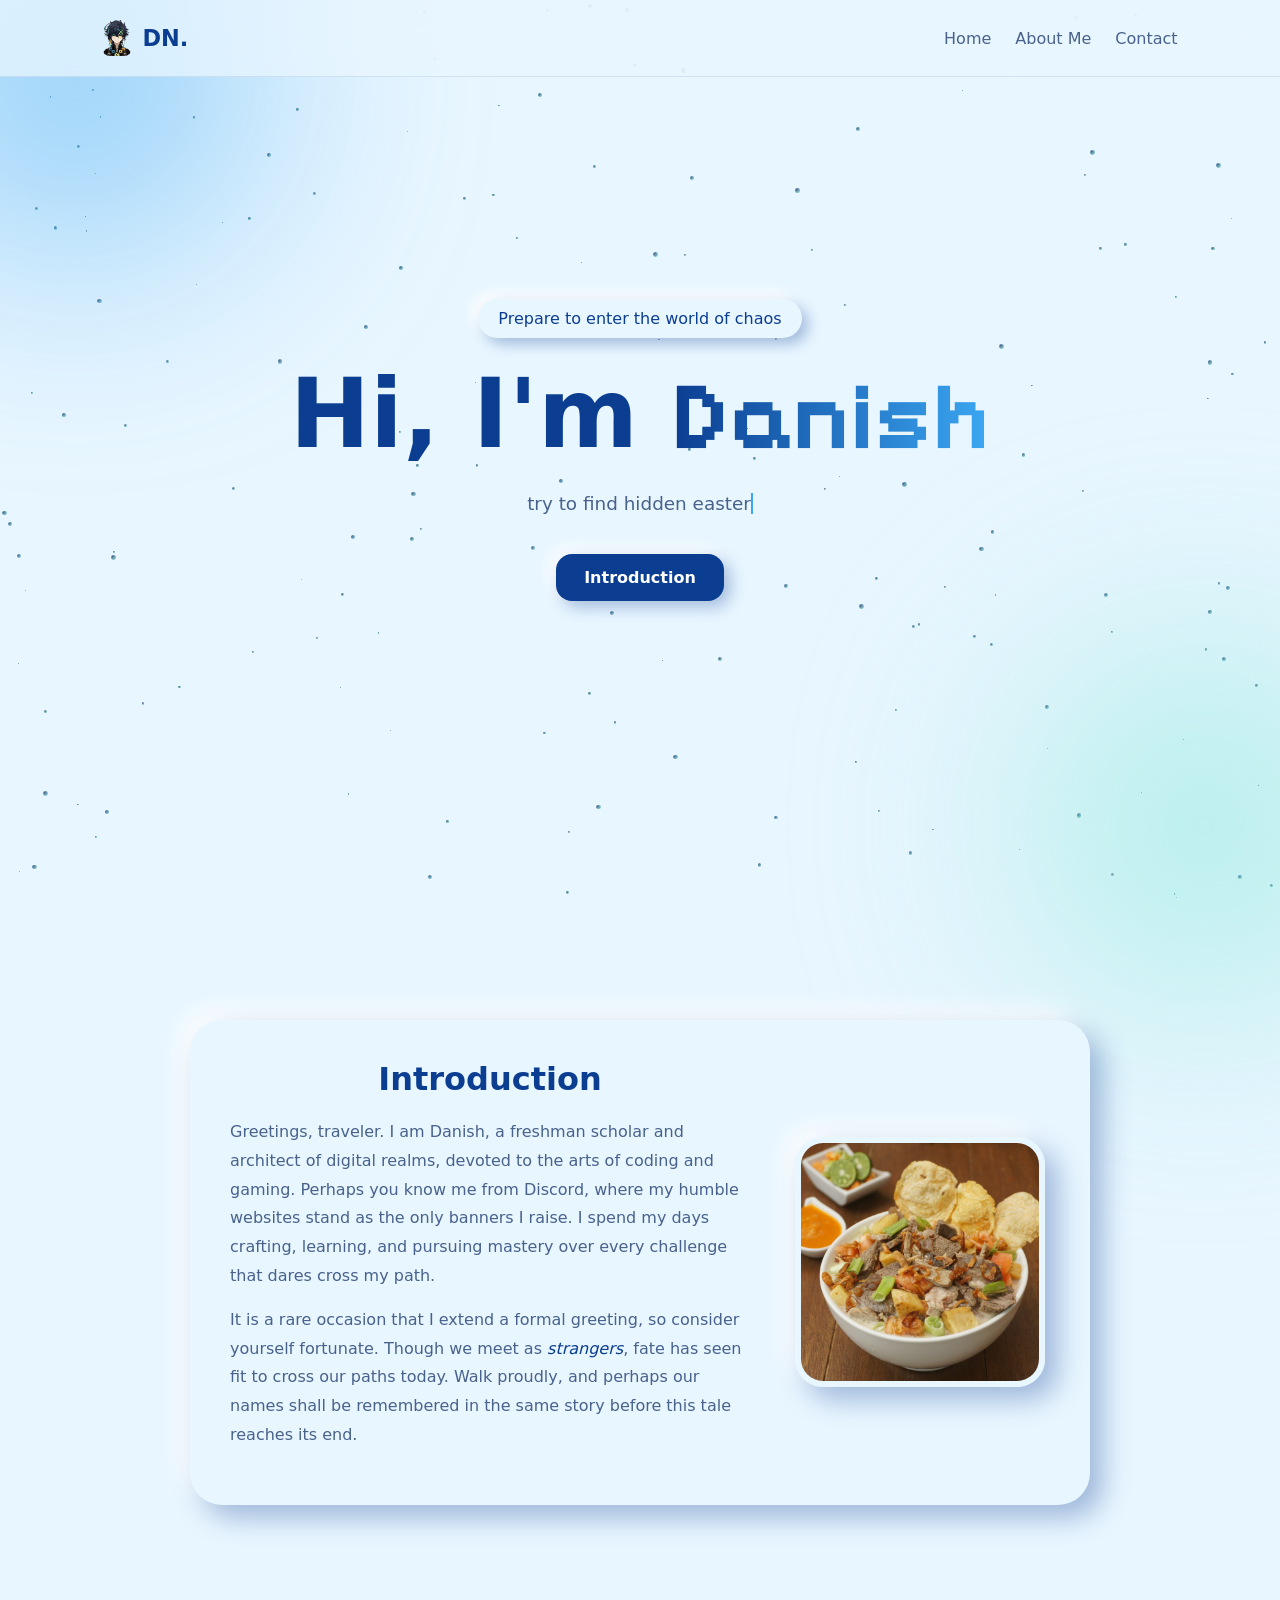
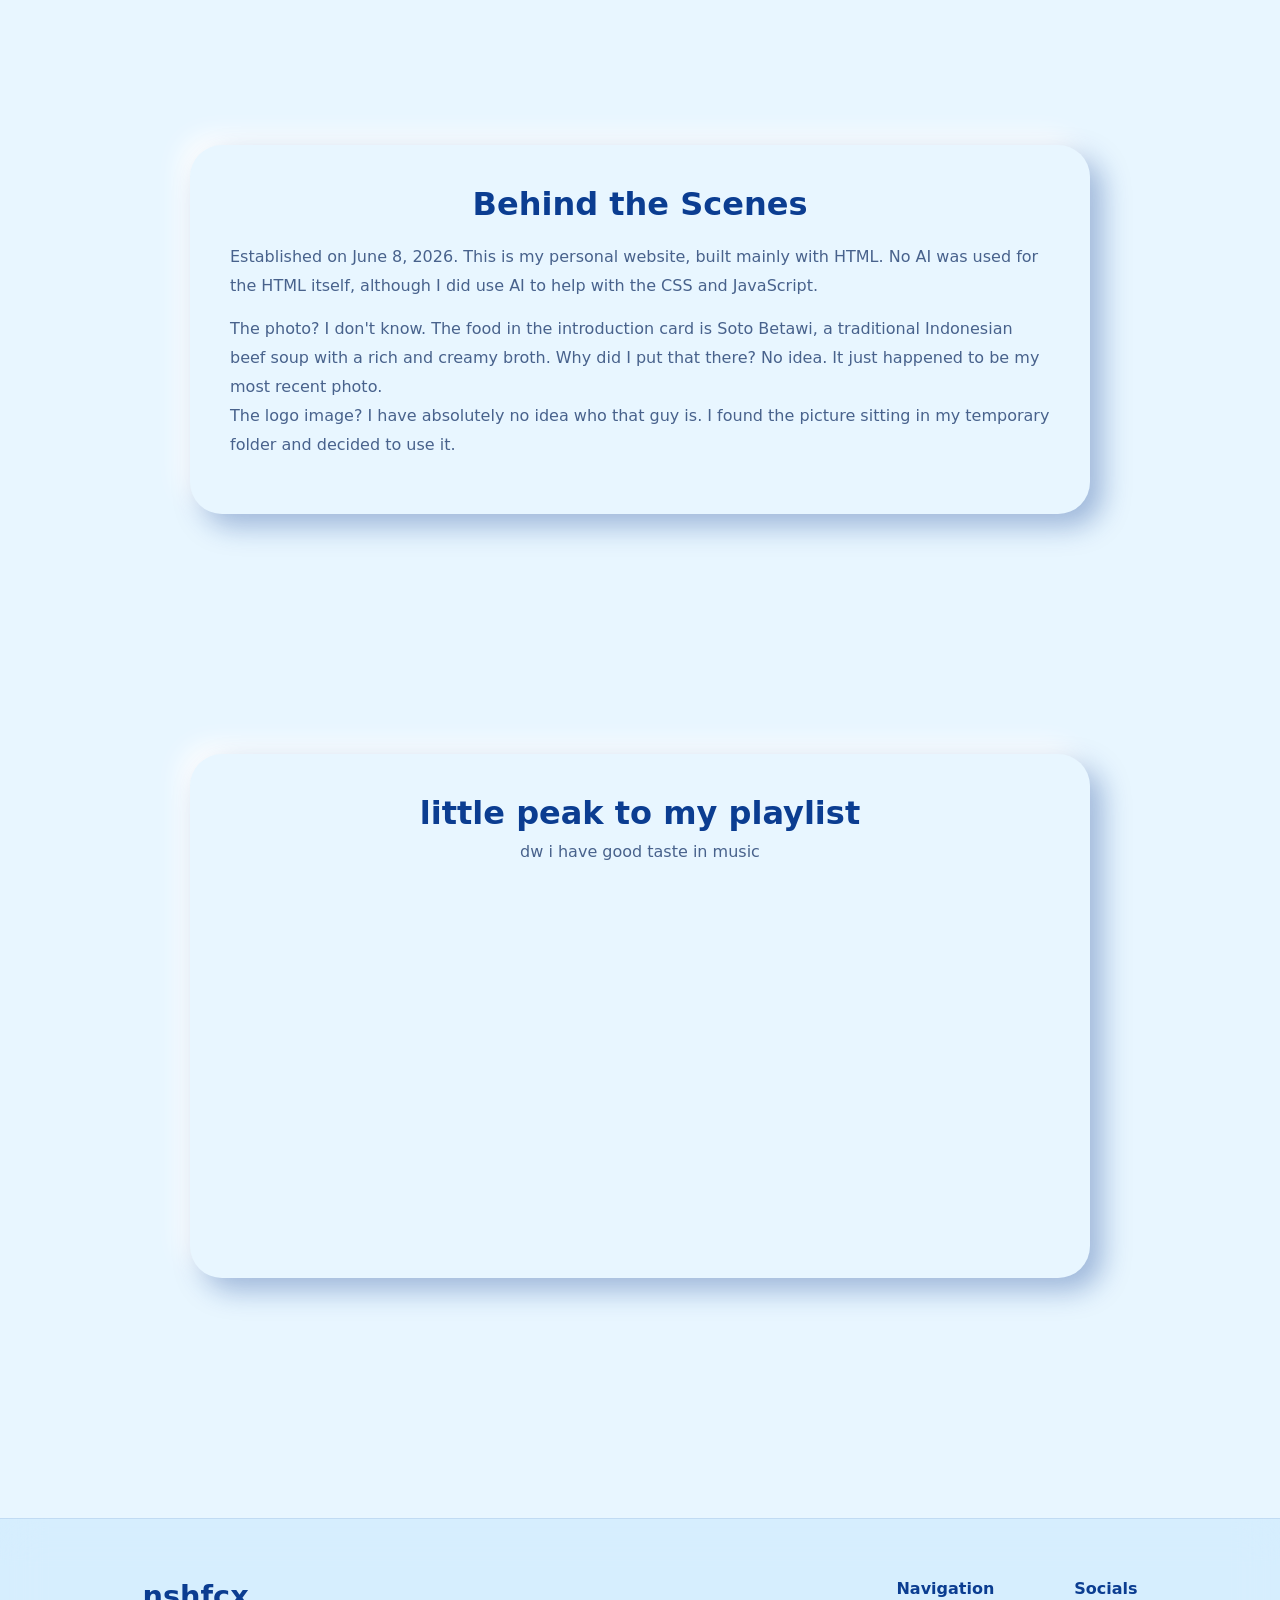
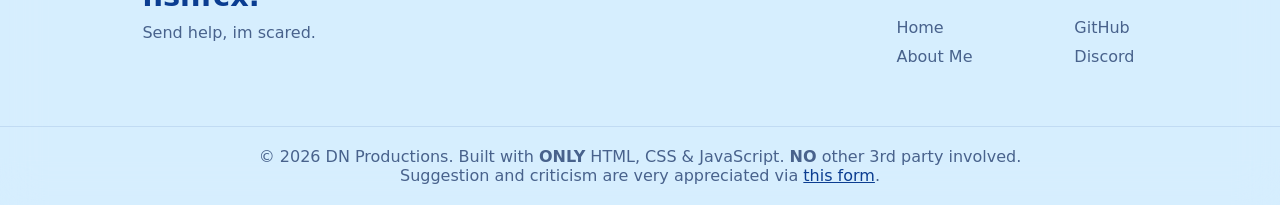
==== index.html @ bcb6d856 "Initial commit" ====
<!DOCTYPE html>
<html lang="en">
<head>
    <meta charset="UTF-8">
    <meta name="viewport" content="width=device-width, initial-scale=1.0">
    <title>Dansh</title>
    <link rel="icon" href="favicon.png" type="image/png">

    <meta property="og:title" content="Dansh">
    <meta property="og:description" content="Welcome to Dansh's personal website. Here you can find information about me, my projects, and my interests.">

    <meta name="theme-color" content="#0B3D91">

    <link rel="stylesheet" href="style.css">

    <link rel="preconnect" href="https://fonts.googleapis.com">
    <link rel="preconnect" href="https://fonts.gstatic.com" crossorigin>
    <link href="https://fonts.googleapis.com/css2?family=Google+Sans:ital,opsz,wght@0,17..18,400..700;1,17..18,400..700&family=Pixelify+Sans:wght@400..700&display=swap" rel="stylesheet">

</head>

<body>

    <div class="stars"></div>
    <div class="bgBlur blur1"></div>
    <div class="bgBlur blur2"></div>

    <header>
        <div class="logo">
            <img src="/assets/kinich.webp" alt="Logo" class="logoImg">
            <a href="https://www.youtube.com/watch?v=PYA-iyy2fxA" class="logoLink">DN.</a></div>

        <nav>
            <a href="#home">Home</a>
            <a href="/aboutme">About Me</a>
            <a href="/contact">Contact</a>
        </nav>
    </header>

    <section id="home" class="hero">

        <div class="badge">
            Prepare to enter the world of chaos
        </div>

        <h1>
            Hi, I'm
            <span>Danish</span>
        </h1>

        <p class="typeEffect">
            try to find hidden easter egg in this website.
        </p>

        <div class="buttons">
            <a href="#intro" class="btnPrimary">
                Introduction
            </a>

        </div>

    </section>

    <section id="intro" class="intro">

        <div class="card">
            <div class="introText">
                <h2>Introduction</h2>

                <p>
                    Greetings, traveler. I am Danish, a freshman scholar and architect of digital realms, devoted to the arts of coding and gaming.
                    Perhaps you know me from Discord, where my humble websites stand as the only banners I raise.
                    I spend my days crafting, learning, and pursuing mastery over every challenge that dares cross my path.
                </p>

                <p>
                    It is a rare occasion that I extend a formal greeting, so consider yourself fortunate.
                    Though we meet as <i>strangers</i>, fate has seen fit to cross our paths today.
                    Walk proudly, and perhaps our names shall be remembered in the same story before this tale reaches its end.
                </p>
            </div>

            <div class="introImg">
                <img src="assets/test.jpeg" alt="Profile Picture">
            </div>
        </div>
    </section>

    <section id="behind" class="intro">
        <div class="card">
            <div class="introText">
                <h2>Behind the Scenes</h2>

                <p>Established on June 8, 2026. This is my personal website, built mainly with HTML.
                    No AI was used for the HTML itself, although I did use AI to help with the CSS and JavaScript.</p>
                <p>The photo? I don't know. The food in the introduction card is Soto Betawi, a traditional Indonesian beef soup with a rich and creamy broth.
                    Why did I put that there? No idea. It just happened to be my most recent photo.<br>
                    The logo image? I have absolutely no idea who that guy is.
                    I found the picture sitting in my temporary folder and decided to use it.</p>
            </div>
        </div>
    </section>

    <section id="spotify" class="playlist">
        <div class="playCard">
            <h2>little peak to my playlist</h2>
            <p>dw i have good taste in music</p>

            <iframe
                title="Danish's Spotify playlist"
                data-testid="embed-iframe"
                style="border-radius:12px"
                src="https://open.spotify.com/embed/playlist/0PqxnWX1dO6DEtlO6x7B1N?utm_source=generator&si=85eac06af367479e"
                width="100%"
                height="352"
                frameborder="0"
                allowfullscreen=""
                allow="autoplay; clipboard-write; encrypted-media; fullscreen; picture-in-picture"
                loading="lazy">
            </iframe>
        </div>
    </section>

    <footer>

        <div class="footerContent">

            <div class="footerLeft">
                <h3>nshfcx.</h3>

                <p>
                    Send help, im scared.
                </p>
            </div>

            <div class="footerLinks">

                <div>
                    <h4>Navigation</h4>

                    <a href="#home">Home</a>
                    <a href="/aboutme">About Me</a>
                </div>

                <div>
                    <h4>Socials</h4>

                    <a href="https://github.com/DansNxh">GitHub</a>
                    <a href="https://discord.com/users/1509352672699089028">Discord</a>
                </div>

            </div>

        </div>

        <div class="footerBottom">
            © 2026 DN Productions. Built with <b>ONLY</b> HTML, CSS & JavaScript. <b>NO</b> other 3rd party involved.
            <br>Suggestion and criticism are very appreciated via <a href="https://forms.gle/q3KuNuaWiNHDhDWm8" class="hyperLink">this form</a>.
        </div>

    </footer>

    <script src="script.js"></script>
</body>
</html>
---- style.css ----
:root{
    --primary:#0B3D91;
    --secondary:#3BA7F2;
    --tertiary:#7FE7D6;
    --bg:#E8F6FF;

    --text:#0A2A66;
    --muted:#48628C;

    --card:#E8F6FF;
    --border:rgba(11,61,145,0.10);

    --shadow-dark:rgba(11,61,145,0.32);
    --shadow-light:rgba(255,255,255,0.95);

    --raised:12px 12px 28px rgba(11,61,145,0.35), -10px -10px 24px var(--shadow-light);
    --raised-sm:6px 6px 14px var(--shadow-dark), -6px -6px 14px var(--shadow-light);
    --pressed:inset 4px 4px 10px var(--shadow-dark), inset -4px -4px 10px var(--shadow-light);
}

*{
    margin:0;
    padding:0;
    box-sizing:border-box;
}

html{
    scroll-behavior:smooth;
}

body{
    font-family:'Google Sans','Inter',system-ui,sans-serif;
    background:var(--bg);
    color:var(--text);
    overflow-x:hidden;
}

a:focus-visible{
    outline:3px solid var(--secondary);
    outline-offset:3px;
    border-radius:8px;
}

/* ---------- Background: rising bubbles ---------- */
.stars{
    position:fixed;
    top:0;
    left:0;
    width:100%;
    height:100%;
    overflow:hidden;
    z-index:-1;
    background:transparent;
}

.star{
    position:absolute;
    background:radial-gradient(circle at 30% 30%, #0A2A66, var(--tertiary));
    border-radius:50%;
    opacity:0.7;
    animation:floatStar linear infinite;
}

@keyframes floatStar{
    0%{
        transform:translateY(0);
        opacity:0;
    }
    20%{
        opacity:0.8;
    }
    100%{
        transform:translateY(-100vh);
        opacity:0;
    }
}

.bgBlur{
    position:fixed;
    border-radius:50%;
    filter:blur(120px);
    z-index:-1;
    opacity:0.55;
}

.blur1{
    width:350px;
    height:350px;
    background:var(--secondary);
    top:-100px;
    left:-100px;
    animation:move1 12s ease-in-out infinite alternate;
}

.blur2{
    width:350px;
    height:350px;
    background:var(--tertiary);
    bottom:-100px;
    right:-100px;
    animation:move2 12s ease-in-out infinite alternate;
}

@keyframes move1{
    to{ transform:translate(80px,60px); }
}

@keyframes move2{
    to{ transform:translate(-80px,-60px); }
}

/* ---------- Header ---------- */
header{
    position:fixed;
    width:100%;
    top:0;
    left:0;
    padding:20px 8%;
    display:flex;
    justify-content:space-between;
    align-items:center;
    background:rgba(232,246,255,0.75);
    backdrop-filter:blur(20px);
    border-bottom:1px solid var(--border);
    z-index:1000;
}

.logo{
    font-size:1.4rem;
    font-weight:700;
    display:flex;
    align-items:center;
    gap:10px;
}

.logoImg{
    width:30px;
    height:36px;
    border-radius:8px;
    object-fit:cover;
}

.logoLink{
    color:var(--primary);
    text-decoration:none;
}

.hyperLink{
    color:var(--primary);
}

nav{
    display:flex;
    gap:24px;
}

nav a{
    color:var(--muted);
    text-decoration:none;
    font-weight:500;
    transition:.3s;
}

nav a:hover{
    color:var(--primary);
}

/* ---------- Hero ---------- */
.hero{
    min-height:100vh;
    display:flex;
    flex-direction:column;
    justify-content:center;
    align-items:center;
    text-align:center;
    padding:0 20px;
}

.badge{
    background:var(--bg);
    color:var(--primary);
    font-weight:500;
    padding:10px 20px;
    border-radius:999px;
    margin-bottom:24px;
    box-shadow:var(--raised-sm);
}

.hero h1{
    font-size:clamp(3rem,8vw,6rem);
    font-weight:700;
    line-height:1.1;
    color:var(--primary);
}

.hero h1 span{
    font-family:'Pixelify Sans',sans-serif;
    background:linear-gradient(90deg,var(--primary),var(--secondary));
    background-clip:text;
    -webkit-background-clip:text;
    -webkit-text-fill-color:transparent;
}

.hero p{
    max-width:650px;
    margin-top:24px;
    color:var(--muted);
    font-size:1.15rem;
}

.buttons{
    margin-top:40px;
    display:flex;
    gap:16px;
}

.btnPrimary,
.btnSecondary{
    padding:14px 28px;
    border-radius:16px;
    text-decoration:none;
    font-weight:600;
    transition:.3s;
}

.btnPrimary{
    background:var(--primary);
    color:#fff;
    box-shadow:6px 6px 16px var(--shadow-dark), -6px -6px 16px var(--shadow-light);
}

.btnPrimary:hover{
    transform:translateY(-3px);
    background:#0d47a8;
}

.btnPrimary:active{
    transform:translateY(0);
    box-shadow:var(--pressed);
}

.btnSecondary{
    background:var(--bg);
    color:var(--primary);
    box-shadow:var(--raised-sm);
}

.btnSecondary:hover{
    box-shadow:var(--pressed);
}

/* ---------- Cards ---------- */
.intro,
.playlist{
    padding:120px 8%;
}

.intro h2{
    text-align:center;
}

.card,
.playCard{
    max-width:900px;
    margin:auto;
    padding:40px;
    border-radius:32px;
    background:var(--card);
    box-shadow:var(--raised);
}

.card{
    display:flex;
    align-items:center;
    justify-content:space-between;
    gap:40px;
}

.card h2,
.playCard h2{
    color:var(--primary);
    font-size:2rem;
}

.card h2{
    margin-bottom:20px;
}

.card p{
    color:var(--muted);
    line-height:1.8;
    margin-bottom:15px;
}

.card i{
    color:var(--primary);
}

.introText{
    flex:2;
}

.introImg{
    flex:1;
    display:flex;
    justify-content:center;
}

.introImg img{
    width:250px;
    height:250px;
    border-radius:28px;
    object-fit:cover;
    border:6px solid var(--bg);
    box-shadow:var(--raised);
}

.playCard h2{
    text-align:center;
    margin-bottom:10px;
}

.playCard p{
    text-align:center;
    color:var(--muted);
    margin-bottom:25px;
}

.playCard iframe{
    display:block;
    width:100%;
    border:0;
}

/* ---------- Footer ---------- */
footer{
    margin-top:120px;
    border-top:1px solid var(--border);
    background:rgba(59,167,242,0.10);
    backdrop-filter:blur(20px);
}

.footerContent{
    max-width:1200px;
    margin:auto;
    padding:60px 8%;
    display:flex;
    justify-content:space-between;
    gap:50px;
}

.footerLeft h3{
    font-size:1.8rem;
    margin-bottom:10px;
    color:var(--primary);
}

.footerLeft p{
    color:var(--muted);
}

.footerLinks{
    display:flex;
    gap:80px;
}

.footerLinks div{
    display:flex;
    flex-direction:column;
    gap:10px;
}

.footerLinks h4{
    margin-bottom:10px;
    color:var(--primary);
}

.footerLinks a{
    color:var(--muted);
    text-decoration:none;
    transition:.3s;
}

.footerLinks a:hover{
    color:var(--primary);
}

.footerBottom{
    text-align:center;
    padding:20px;
    border-top:1px solid var(--border);
    color:var(--muted);
}

/* ---------- Typing cursor ---------- */
.typeEffect{
    border-right:2px solid var(--secondary);
    animation:blinkCursor .8s infinite;
}

@keyframes blinkCursor{
    50%{
        border-color:transparent;
    }
}

/* ---------- Mobile ---------- */
@media(max-width:768px){

    header{
        padding:20px;
    }

    nav{
        gap:15px;
    }

    nav a{
        font-size:0.85rem;
    }

    .buttons{
        flex-direction:column;
        align-items:center;
    }

    .intro{
        padding:80px 5%;
    }

    .card{
        flex-direction:column;
        padding:28px 20px;
        gap:24px;
        text-align:center;
    }

    .playlist{
        padding:80px 5%;
    }

    .playCard{
        padding:28px 20px;
    }

    .introText{
        order:1;
    }

    .introImg{
        order:2;
    }

    .introImg img{
        width:180px;
        height:180px;
    }

    .card h2{
        font-size:1.5rem;
    }

    .footerContent{
        flex-direction:column;
        padding:40px 5%;
        gap:30px;
    }

    .footerLinks{
        gap:40px;
    }
}

@media (prefers-reduced-motion:reduce){
    .star,
    .bgBlur,
    .typeEffect{
        animation:none;
    }
    html{
        scroll-behavior:auto;
    }
}
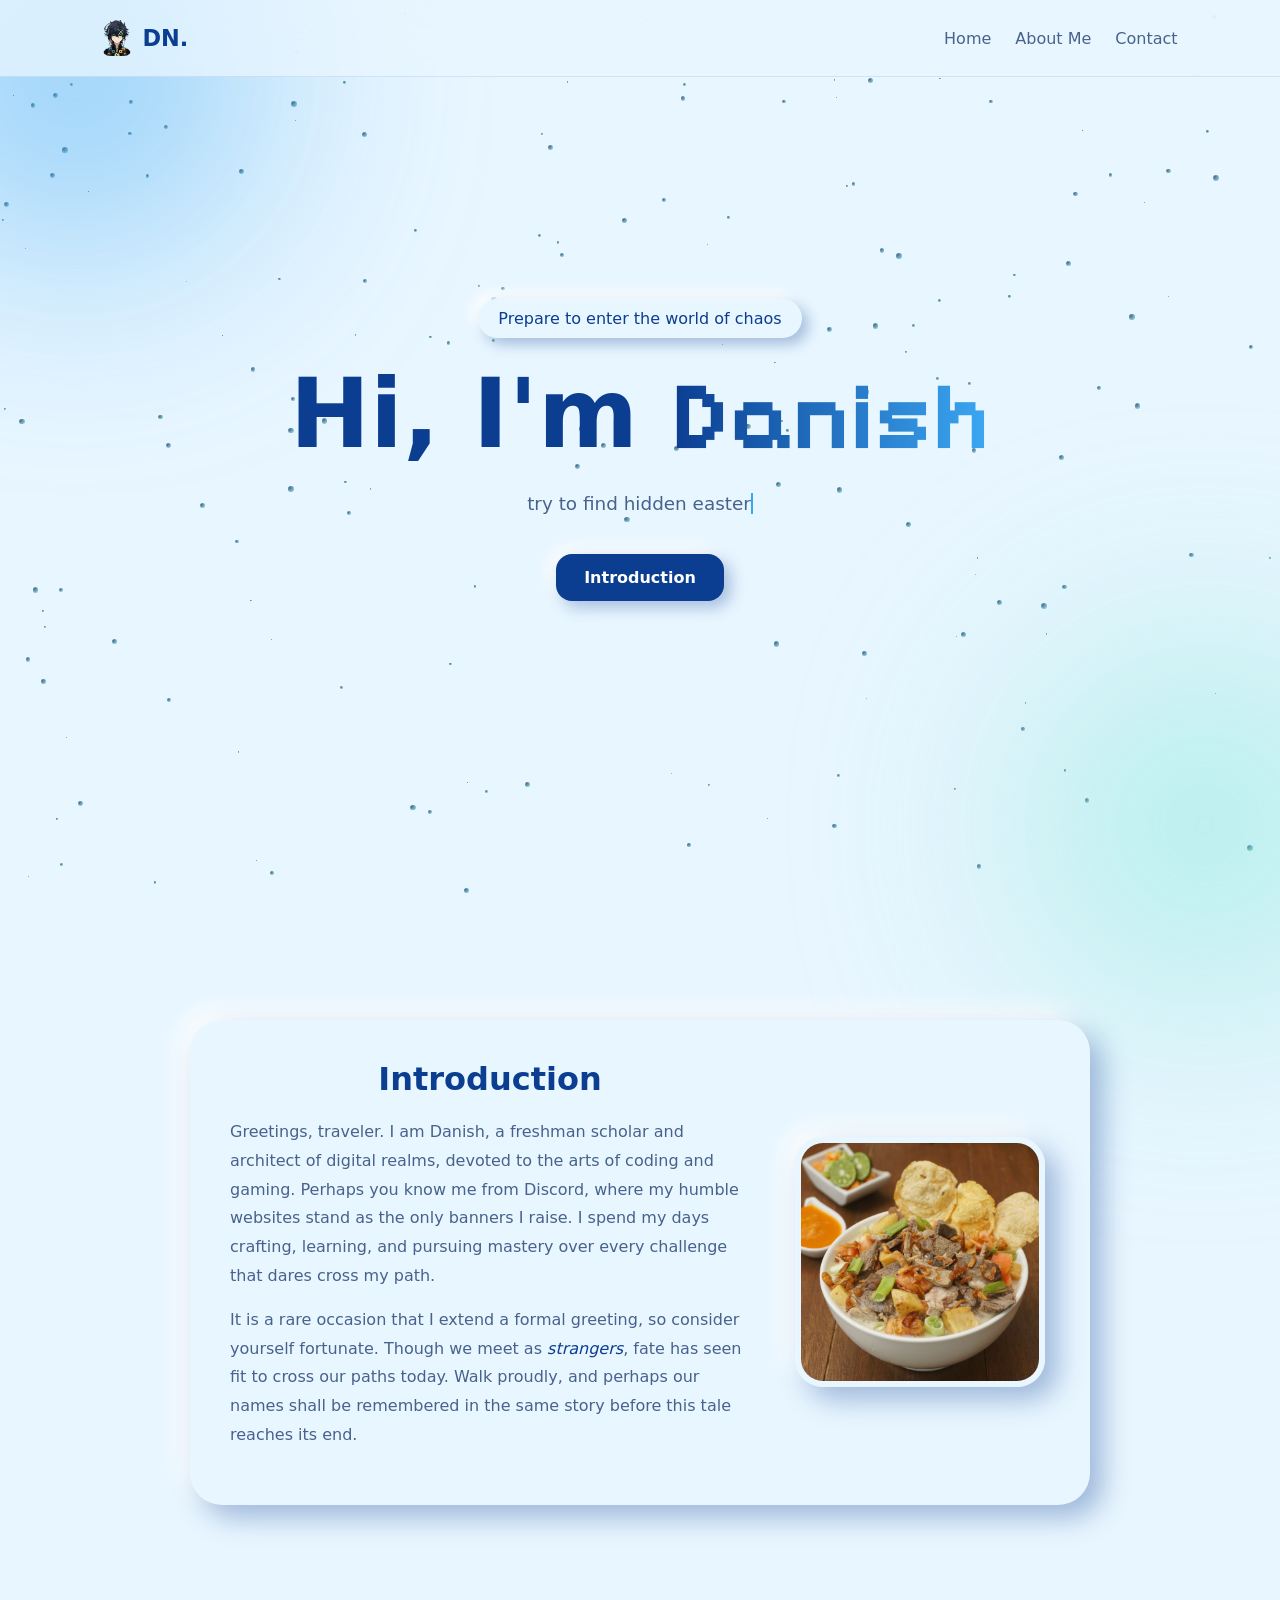
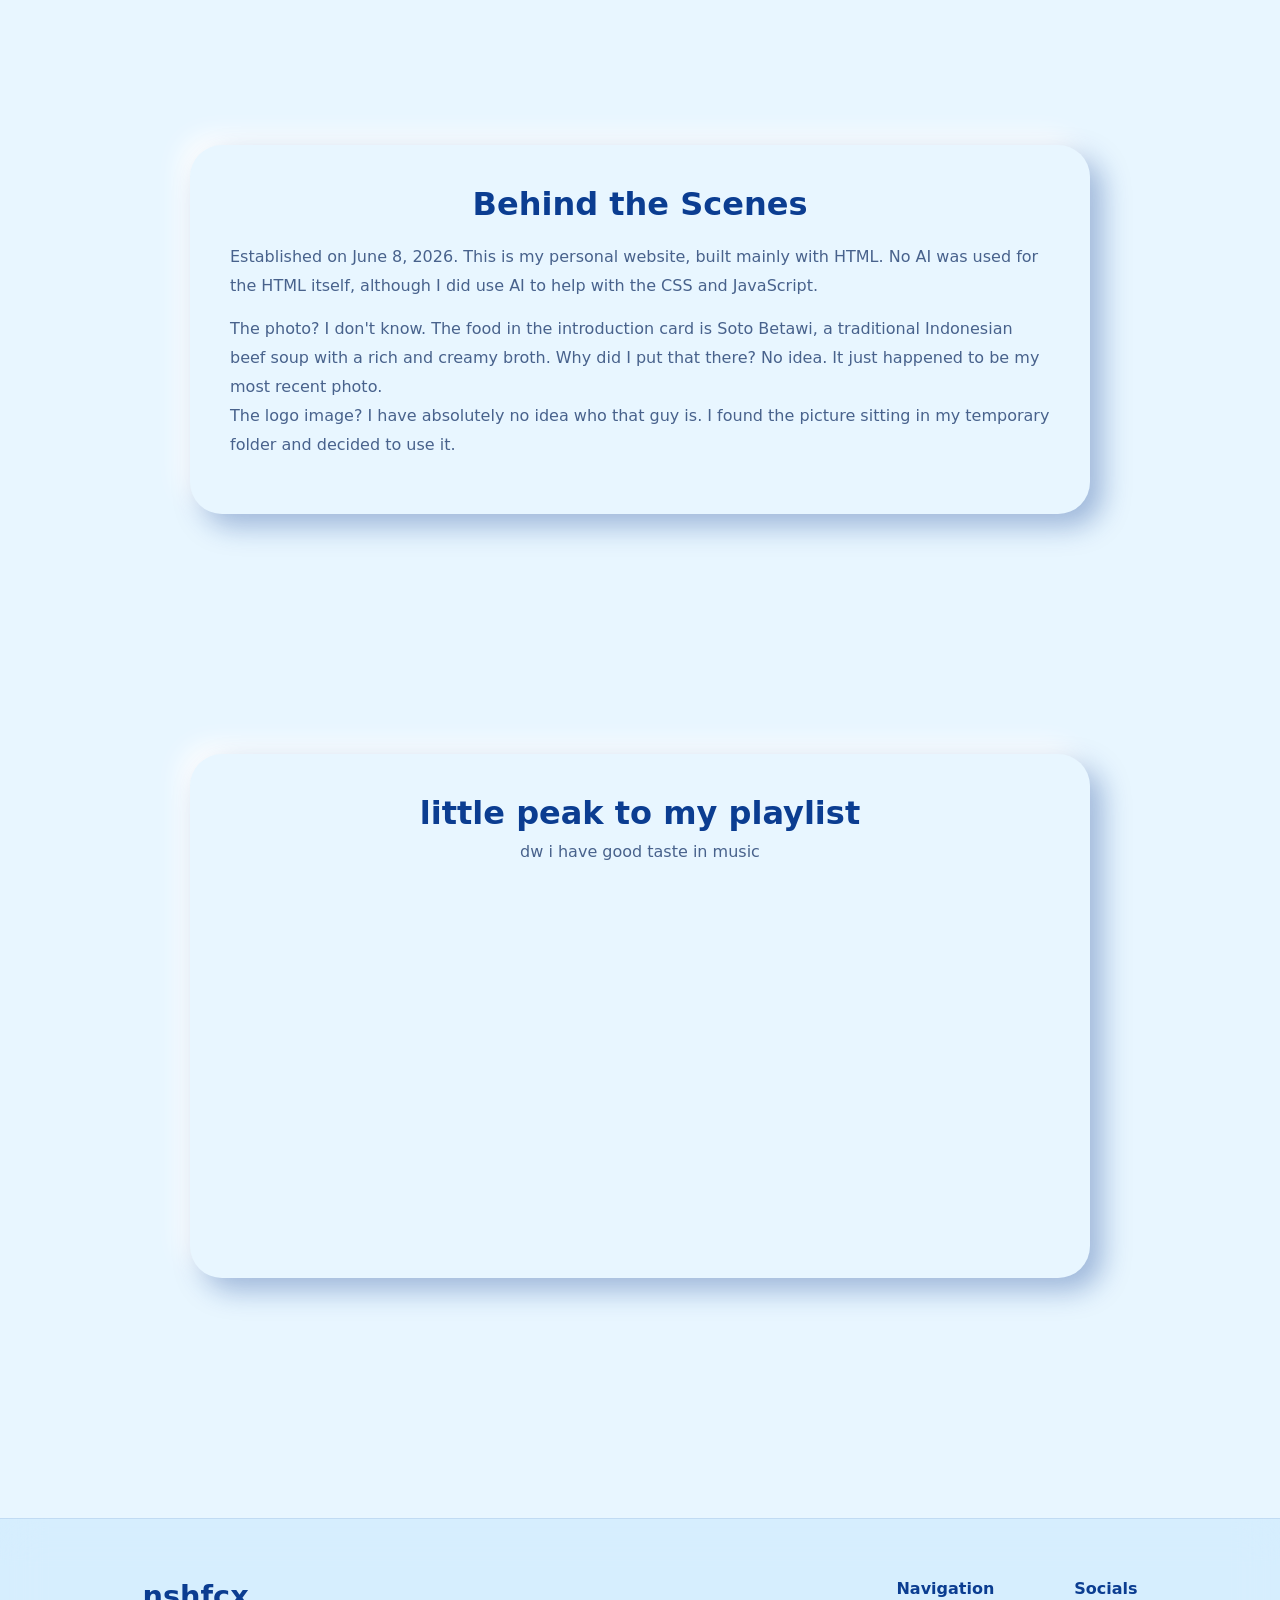
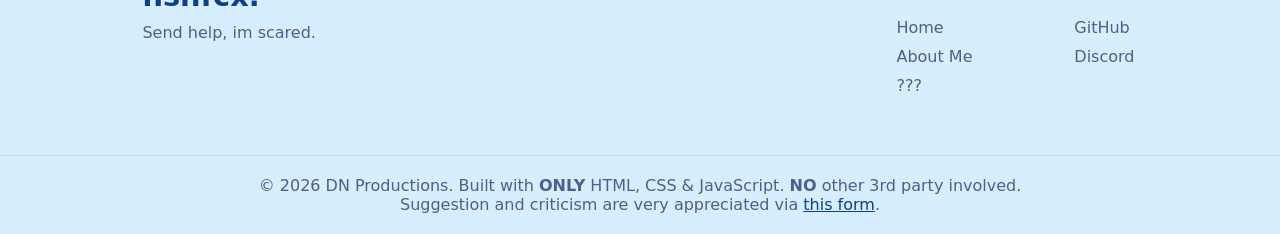
==== commit 74b7caf7: "Add very intresthing thing" ====
--- a/index.html
+++ b/index.html
@@ -31,7 +31,7 @@
             <a href="https://www.youtube.com/watch?v=PYA-iyy2fxA" class="logoLink">DN.</a></div>
 
         <nav>
-            <a href="#home">Home</a>
+            <a href="/">Home</a>
             <a href="/aboutme">About Me</a>
             <a href="/contact">Contact</a>
         </nav>
@@ -138,8 +138,9 @@
                 <div>
                     <h4>Navigation</h4>
 
-                    <a href="#home">Home</a>
+                    <a href="/">Home</a>
                     <a href="/aboutme">About Me</a>
+                    <a href="/secret">???</a>
                 </div>
 
                 <div>
--- a/style.css
+++ b/style.css
@@ -217,9 +217,13 @@
 .btnPrimary,
 .btnSecondary{
     padding:14px 28px;
+    border:none;
     border-radius:16px;
     text-decoration:none;
+    font-family:inherit;
+    font-size:1rem;
     font-weight:600;
+    cursor:pointer;
     transition:.3s;
 }
 
@@ -246,6 +250,12 @@
 }
 
 .btnSecondary:hover{
+    transform:translateY(-3px);
+    box-shadow:var(--raised);
+}
+
+.btnSecondary:active{
+    transform:translateY(0);
     box-shadow:var(--pressed);
 }
 
@@ -332,6 +342,145 @@
     border:0;
 }
 
+/* ---------- Secret page (no card) ---------- */
+.secretPage{
+    min-height:100vh;
+    display:flex;
+    align-items:center;
+    justify-content:center;
+    gap:60px;
+    padding:120px 8%;
+    flex-wrap:wrap;
+}
+
+.secretLeft{
+    flex:1;
+    min-width:280px;
+    max-width:400px;
+}
+
+.secretLeft h2{
+    color:var(--primary);
+    font-size:2rem;
+    margin-bottom:12px;
+}
+
+.secretLeft p{
+    color:var(--muted);
+    margin-bottom:28px;
+}
+
+.secretRight{
+    flex:1;
+    min-width:280px;
+    max-width:450px;
+}
+
+.secretRight form{
+    display:flex;
+    flex-direction:column;
+    align-items:center;
+    width:100%;
+}
+
+.convertBtn{
+    width:48px;
+    height:48px;
+    margin:28px auto;
+    display:flex;
+    align-items:center;
+    justify-content:center;
+    border:none;
+    border-radius:50%;
+    background:var(--bg);
+    color:var(--secondary);
+    box-shadow:var(--raised-sm);
+    cursor:pointer;
+    transition:.3s;
+}
+
+.convertBtn svg{
+    width:20px;
+    height:20px;
+    stroke:currentColor;
+    fill:none;
+    stroke-width:2.4;
+    stroke-linecap:round;
+    stroke-linejoin:round;
+}
+
+.convertBtn:hover{
+    transform:translateY(-3px);
+    box-shadow:var(--raised);
+}
+
+.convertBtn:active{
+    transform:translateY(0);
+    box-shadow:var(--pressed);
+}
+
+/* ---------- Form fields (secret page) ---------- */
+.inputField{
+    display:block;
+    width:100%;
+    padding:16px 20px;
+    border:none;
+    border-radius:16px;
+    background:var(--bg);
+    color:var(--text);
+    font-size:1rem;
+    box-shadow:var(--pressed);
+    outline:none;
+    transition:box-shadow .25s ease;
+}
+
+.inputField::placeholder{
+    color:var(--muted);
+}
+
+.inputField:focus{
+    box-shadow:var(--pressed), 0 0 0 3px var(--secondary);
+}
+
+.arrowDown{
+    width:48px;
+    height:48px;
+    margin:28px auto;
+    display:flex;
+    align-items:center;
+    justify-content:center;
+    border-radius:50%;
+    background:var(--bg);
+    color:var(--secondary);
+    box-shadow:var(--raised-sm);
+    animation:bounceArrow 2.2s ease-in-out infinite;
+}
+
+.arrowDown svg{
+    width:20px;
+    height:20px;
+    stroke:currentColor;
+    fill:none;
+    stroke-width:2.4;
+    stroke-linecap:round;
+    stroke-linejoin:round;
+}
+
+@keyframes bounceArrow{
+    0%,100%{ transform:translateY(0); }
+    50%{ transform:translateY(6px); }
+}
+
+.outputBox{
+    min-height:24px;
+    padding:4px 0;
+}
+
+.errorText{
+    font-family:'Pixelify Sans',sans-serif;
+    color:#c0392b !important;
+    letter-spacing:0.02em;
+}
 /* ---------- Footer ---------- */
 footer{
     margin-top:120px;
@@ -469,6 +618,21 @@
     .footerLinks{
         gap:40px;
     }
+
+        .secretPage{
+        flex-direction:column;
+        padding:80px 5%;
+        text-align:center;
+    }
+
+    .secretLeft,
+    .secretRight{
+        max-width:100%;
+    }
+
+    .secretLeft .buttons{
+        justify-content:center;
+    }
 }
 
 @media (prefers-reduced-motion:reduce){
